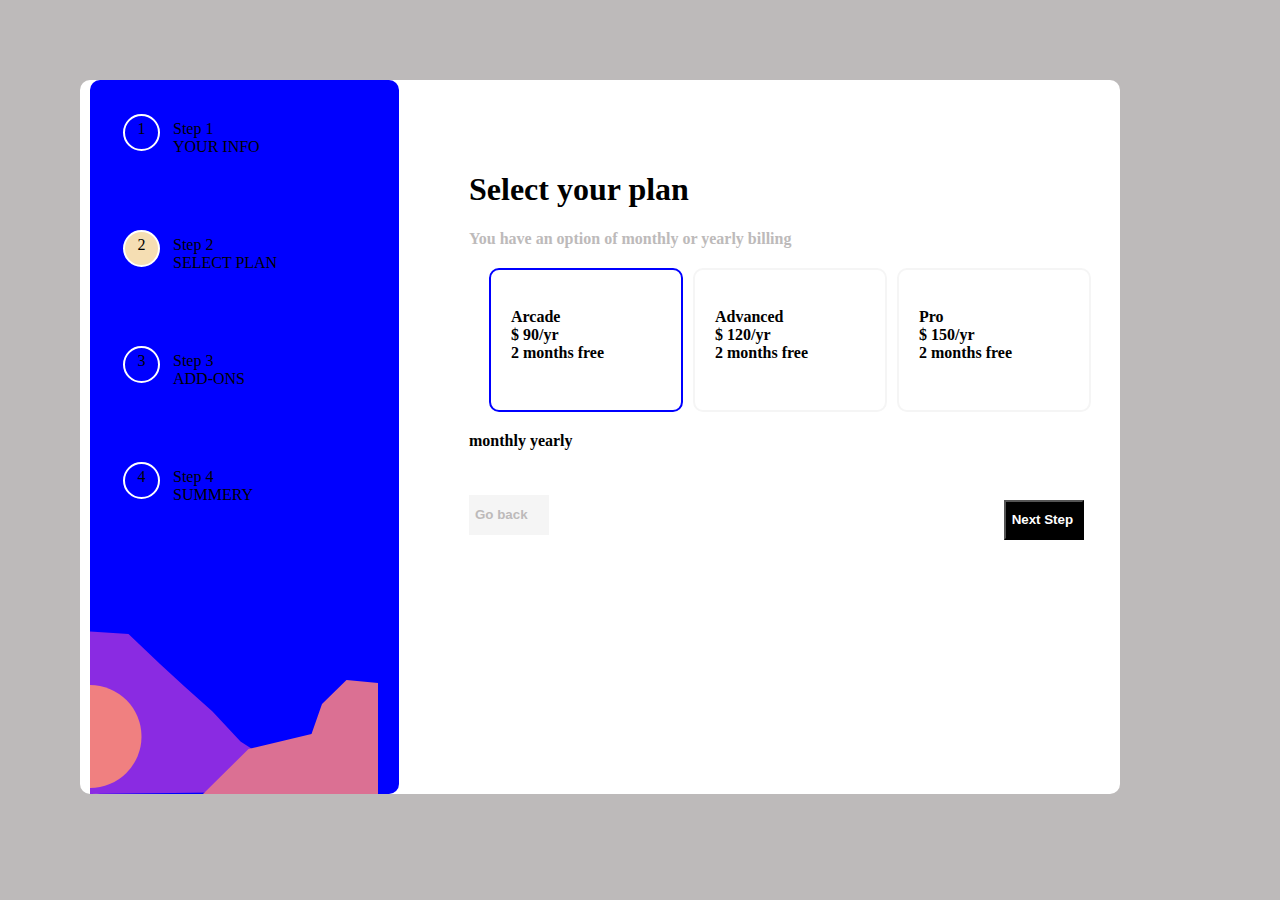
==== index1.html @ dde9c9c4 "Updates" ====
<!DOCTYPE html>
<html lang="en">
<head>
    <meta charset="UTF-8">
    <meta name="viewport" content="width=device-width, initial-scale=1.0">
    <title>main-page</title>
    <link href="style.css" rel="stylesheet">
    <link href="style1.css" rel="stylesheet">
</head>
<body>
    <div class="container1">
        <div class="container">
            <div class="navigation">
             <div class="stepsnav">
                 <div class="step">1</div>
                 <div class="info">
                     <span>Step 1</span>
                     <span>YOUR INFO</span>
                 </div>
             </div>
             <div class="stepsnav">
                 <div class="step active">2</div>
                 <div class="info">
                     <span>Step 2</span>
                     <span>SELECT PLAN</span>
                 </div>
             </div>
             <div class="stepsnav">
                 <div class="step">3</div>
                 <div class="info">
                     <span>Step 3</span>
                     <span>ADD-ONS</span>
                 </div>
             </div>
             <div class="stepsnav">
                 <div class="step">4</div>
                 <div class="info">
                     <span>Step 4</span>
                     <span>SUMMERY</span>
                 </div>
             </div>
             <div class="shades"></div>
             <div class="shades1"></div>
             <div class="circle"></div>
            </div> 
            <div class="content">
                <div>
                    <h1>Select your plan</h1>
                    <span class="mytext">You have an option of monthly or yearly billing</span>
                </div>
                <div class="mycard">
                    <div class="card active">
                        <div class="myimage"><img src="" alt=""></div>
                        <div class="moredetails">
                            <span>Arcade</span>
                            <span>$ 90/yr</span>
                            <span>2 months free</span>
                        </div>
                    </div>
                    <div class="card">
                        <div class="myimage"><img src="" alt=""></div>
                        <div class="moredetails">
                            <span>Advanced</span>
                            <span>$ 120/yr</span>
                            <span>2 months free</span>
                        </div>
                    </div>
                    <div class="card">
                        <div class="myimage"><img src="" alt=""></div>
                        <div class="moredetails">
                            <span>Pro</span>
                           <span>$ 150/yr</span>
                            <span>2 months free</span>
                        </div>
                    </div>
                </div>
                <div class="switch">
                    <span class="option">monthly</span>
                    <span class="option">yearly</span>
                </div>
                <div>
                    <button type="button" class="button"><span id="next">Next Step</span></button>
                </div>
                <div>
                    <button type="button" class="button1"><span id="back">Go back</span></button>
                </div>
            </div>
         </div>
    </div>
</body>
</html>
---- style.css ----
body{
    margin: 0px;
    padding: 0px;
    background: #bdbaba;
    font-family:Ubuntu;
    font-weight: 400, 500, 700;
}
.container1{
    width: 78%;
    background: white;
    border-radius: 10px;
    margin: 80px;
}
.container{
    width: 1030px;
    border-radius: 10px;
    background-color: white;
    margin-left: 10px;
    margin-top: 5px;
    margin-bottom: 10px;
    display: flex;
}
.navigation{
    border-radius: 10px;
    width: 30%;
    background: blue;
    text-align:justify;
}
.stepsnav{
    padding: 30px;
    display: flex;
    flex-direction: row;
    align-items: baseline;
}
.stepsnav:hover{
    background-color: yellow;
}
.step{
    border-radius: 50px;
    border: 2px solid white;
    width: 25px;
    height: 25px;
    text-align: center;
    margin: 3px;
    padding: 4px;
}
.step.active{
    background: wheat;
}
.info{
    display:flex;
    flex-direction: column;
    align-items: justify;
    padding: 10px;
}
.shades{
    height: 250px;
    width: 350px;
    background: blueviolet;
    clip-path: polygon(0% 35%, 11% 36%, 20% 48%, 27% 57%, 35% 67%, 43% 79%, 54% 89%, 62% 99%, 0% 100%);
}
.shades1{
    height: 300px;
    margin-left: -62px;
    margin-top: -300px;
    width: 350px;
    background: palevioletred;
    clip-path: polygon(100% 63%, 91% 62%, 84% 70%, 81% 80%, 63% 85%, 50% 100%, 100% 100%);
}
.circle{
    background: lightcoral;
    height: 250px;
    width: 250px;
    margin-top: -250px;
    clip-path: circle(20.6% at 0 77%);
}
.content{
    align-items: center;
    margin: 70px;
    font-weight: 600;
}
.details{
    display: flex;
    flex-direction: column;
    padding: 15px;
}
.details input{
    border-radius: 5px;
}
.button{
    margin-top: 50px;
    margin-left: 82%;
    height: 40px;
    width: 80px;
    display: flex;
    flex-direction: row;
    align-items: center;
    background: black;
}
.button1{
    margin-top: -45px;
    height: 40px;
    width: 80px;
    display: flex;
    flex-direction: row;
    align-items: center;
    background: whitesmoke;
    border: none;
}
#next{
    color: white;
    font-weight: 700;
    background: black;
}
#back{
    color:#bdbaba;
    font-weight: 700;
    border: none;
}
.mytext{
    color:#bdbaba;
}
.text{
    color: blue;
    padding: 5px;
    font-weight: 700;
}
.inputx{
    height: 30px;
    width: 420px;
}


.mycard{
    display: flex;
    flex-direction: row;
    padding: 20px;
}
.card{
    height: 100px;
    width: 150px;
    border: 2px solid whitesmoke;
    padding: 20px;
    margin-right: 10px;
    border-radius: 10px;
}
.card.active{
    height: 100px;
    width: 150px;
    padding: 20px;
    margin-right: 10px;
    border-radius: 10px;
    border: 2px solid blue;
}
.moredetails{
    display: flex;
    flex-direction: column;
}


.add-ons{
    display: flex;
    flex-direction: row;
    border: 1px solid blue;
    border-radius: 10px;
    margin: 15px;
    justify-content: space-between;
    align-items: baseline;
    height: 80px;
    width: 400px;
    padding: 10px;
}

.add-ons.active{
    background: #bdbaba;
    cursor: pointer;
}
#change{
    display: flex;
    flex-direction: column;
}
#change1{
    text-decoration: underline;
    color: blue;
}

.finish{
    display: flex;
    flex-direction: row;
    justify-content: space-between;
    padding: 10px;
}
.finish1{
    margin-left: 330px;
    margin-top: -30px;
    padding: 10px;
}
.faint{
    background: whitesmoke;
    padding: 30px;
}
#total{
    color:blue;
}
#lasttotal{
    padding: 10px;
    background: white;
    margin-top: 20px;
}
.special{
    display: flex;
    flex-direction: row;
    justify-content: space-between;
}
---- style1.css ----
/* Media query for smaller screens */
@media (max-width: 768px)  {
    body{
        margin: 0px;
        padding: 0px;
        background: #bdbaba;
        font-family:Ubuntu;
        font-weight: 400, 500, 700;
    }
    .container1{
        width: 490px;
        background: white;
    }
    .container{
        width: 490px;
        background-color: white;
        display: flex;
    }
    .navigation{
        margin-left: -5px;
        width: 490px;
        background: blue;
        top: 0;
        height: fixed;
        position: fixed;
        display: flex;
        flex-direction: row;
        z-index: -2;
    }
    .info{
        display: none;
    }
    .content{
        width: 490px;
        font-weight: 500;
        margin-left: 10px;
        margin-top: 50px;
    }
    .details{
        display: flex;
        flex-direction: column;
        z-index: -1;
    }
    .button{
        margin-top: 50px;
        margin-left: 80%;
        height: 40px;
        width: 80px;
        display: flex;
        flex-direction: row;
        align-items: center;
        background: black;
    }
    .button1{
        margin-left:10px;
        margin-top: -45px;
        height: 40px;
        width: 80px;
        display: flex;
        flex-direction: row;
        align-items: center;
        background: whitesmoke;
        border: none;
    }
    #next{
        color: white;
        font-weight: 700;
        background: black;
    }
    #back{
        color:#bdbaba;
        font-weight: 700;
        border: none;
    }
    .mycard{
        display: flex;
        flex-direction: row;
        padding: 10px;
        margin-left: 10px;
    }
    #change{
        display: flex;
        flex-direction: column;
        width: 400px;
    }
}
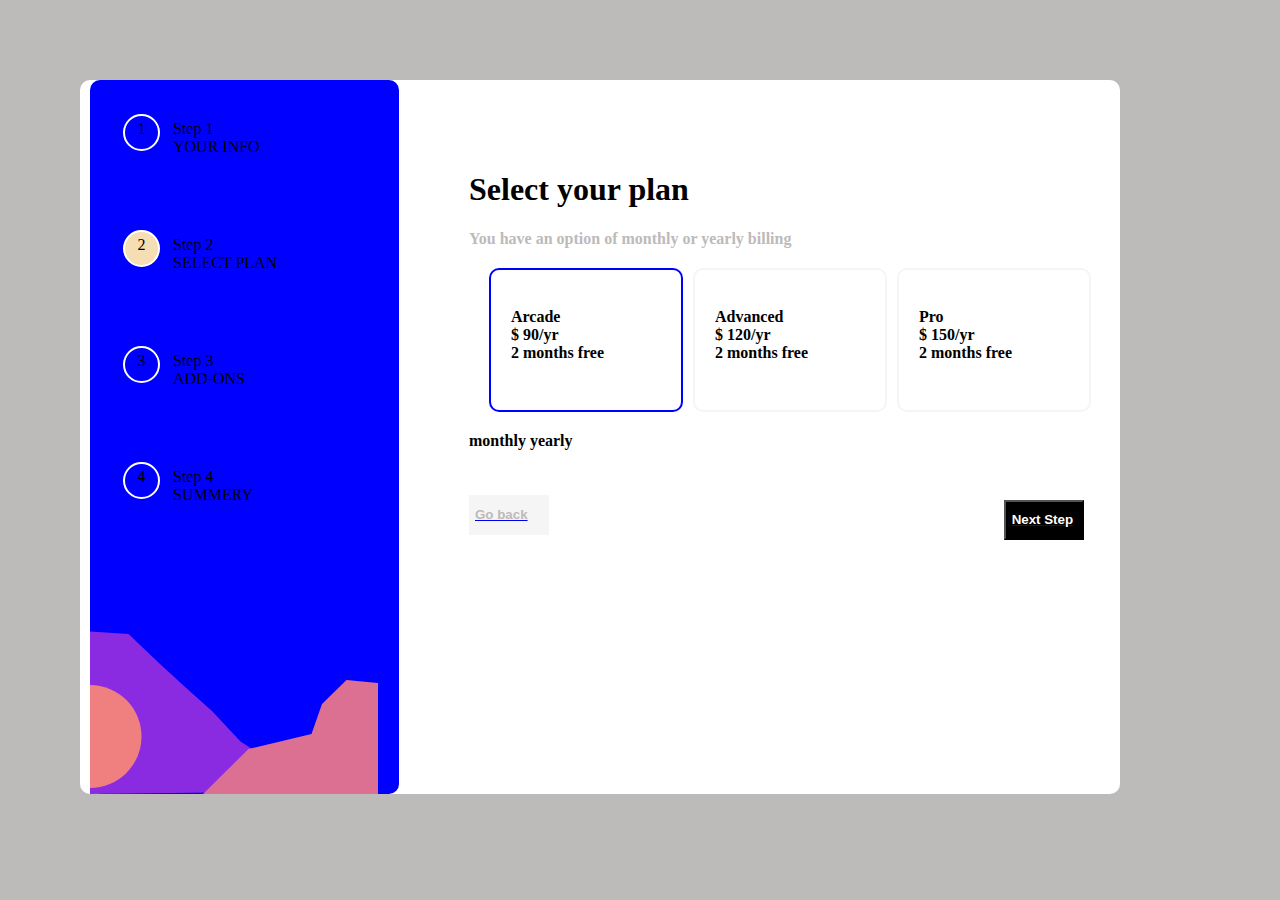
==== commit 0361d50d: "Updates" ====
--- a/index1.html
+++ b/index1.html
@@ -79,10 +79,10 @@
                     <span class="option">yearly</span>
                 </div>
                 <div>
-                    <button type="button" class="button"><span id="next">Next Step</span></button>
+                    <a href="index2.html"><button type="button" class="button"><span id="next">Next Step</span></button></a>
                 </div>
                 <div>
-                    <button type="button" class="button1"><span id="back">Go back</span></button>
+                    <a href="index.html"><button type="button" class="button1"><span id="back">Go back</span></button></a>
                 </div>
             </div>
          </div>
